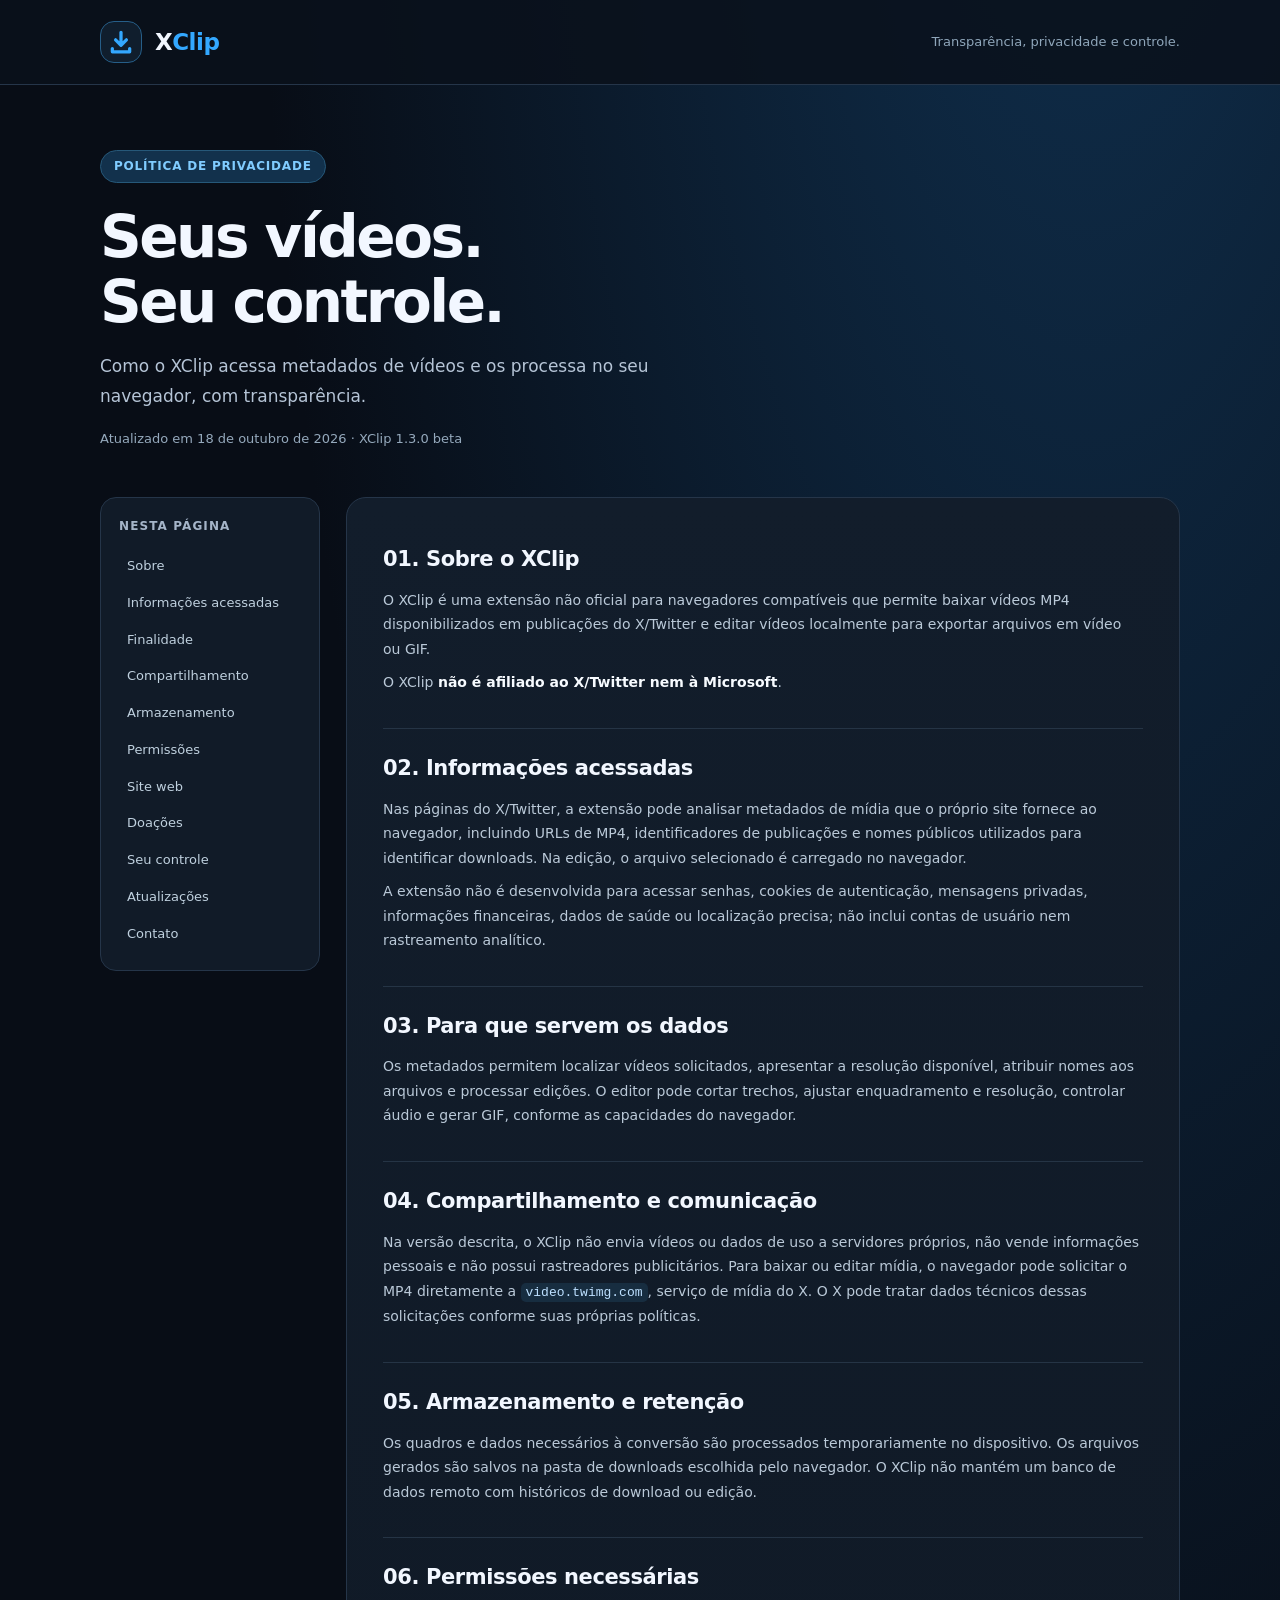
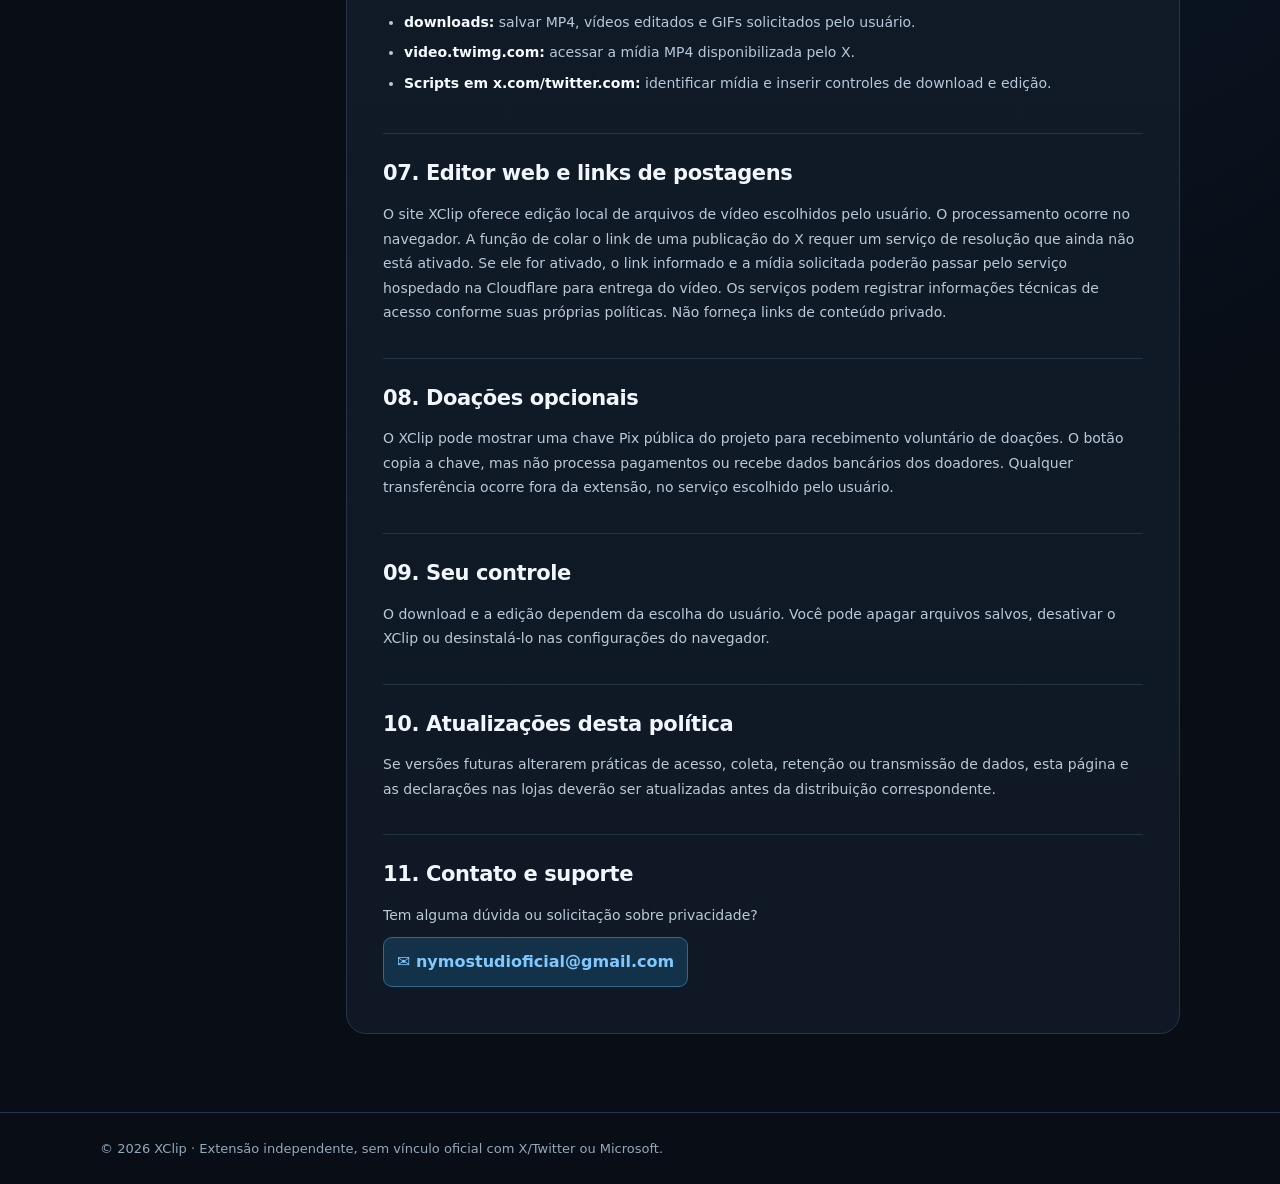
==== privacy.html @ 05cc744c "Deploy XClip Web Studio 1.3 privacy.html" ====
<!doctype html>
<html lang="pt-BR">
<head>
  <meta charset="utf-8" />
  <meta name="viewport" content="width=device-width, initial-scale=1" />
  <meta name="color-scheme" content="dark" />
  <meta name="description" content="Política de Privacidade do XClip: saiba como a extensão acessa e processa vídeos do X/Twitter localmente." />
  <title>Privacidade · XClip</title>
  <style>
    :root { color-scheme:dark; --bg:#080d16; --panel:#121c2a; --line:#253549; --muted:#95a9bc; --blue:#33a8ff; --white:#f2f7ff; }
    * { box-sizing:border-box; }
    html { scroll-behavior:smooth; }
    body { background:radial-gradient(ellipse at 85% -20%,#103252 0%,transparent 55%),var(--bg); color:var(--white); font-family:system-ui,-apple-system,"Segoe UI",Roboto,sans-serif; margin:0; line-height:1.75; }
    .wrap { width:min(1080px,calc(100% - 40px)); margin:0 auto; }
    header { border-bottom:1px solid var(--line); background:#0a111bdc; padding:21px 0; }
    .brand { display:inline-flex;align-items:center;gap:13px;text-decoration:none;color:var(--white);font-weight:800;font-size:23px;letter-spacing:-.5px; }
    .logo { border-radius:14px;width:42px;height:42px;display:grid;place-items:center;background:#101e2d;border:1px solid #265e88; }
    .logo svg { width:26px;height:26px;stroke:var(--blue);stroke-width:3;fill:none;stroke-linecap:round;stroke-linejoin:round; }
    .brand strong { color:var(--blue); }
    .brand-note { margin-left:auto;color:#8fa6ba;font-size:13px; }
    header .wrap { display:flex;align-items:center;gap:15px; }
    .hero { padding:65px 0 36px; }
    .pill { color:#80ccff;background:#12314c;border:1px solid #265879;display:inline-block;padding:5px 13px;border-radius:30px;font-size:12px;font-weight:750;letter-spacing:.8px; }
    h1 { font-size:clamp(35px,6vw,58px);line-height:1.12;letter-spacing:-2.5px;margin:22px 0 17px; }
    .lede { color:#b5c4d6;font-size:17px;max-width:650px;margin:0 0 17px; }
    .meta {color:var(--muted);font-size:13px}
    .layout { display:grid;grid-template-columns:220px minmax(0,1fr); gap:26px; padding:10px 0 78px; align-items:start; }
    nav { position:sticky;top:24px; border:1px solid var(--line);background:#111b28;padding:18px;border-radius:16px; }
    nav h2 {font-size:12px;letter-spacing:1.1px;text-transform:uppercase;color:#a5b5c9;margin:0 0 11px;}
    nav a {display:block;color:#bfd0de;font-size:13px;text-decoration:none;padding:7px 8px;border-radius:7px;}
    nav a:hover,nav a:focus-visible {background:#193449;color:#fff;}
    article { border:1px solid var(--line);background:linear-gradient(180deg,#121d2b,#0f1824);border-radius:20px;padding:22px 36px;min-width:0; }
    section { border-bottom:1px solid #253445;padding:21px 0 24px; }
    section:last-child {border:0;}
    section h2 {font-size:21px;letter-spacing:-.4px;margin:0 0 10px;scroll-margin-top:25px;}
    p {margin:9px 0;color:#bac9d8;font-size:14px;}
    strong {color:#f7fbff;}
    a { color:#80c9ff; }
    ul {padding-left:21px;color:#b7c8d9;font-size:14px;}
    li {margin:6px 0;}
    code {font-size:13px;color:#bde0ff;background:#172d40;padding:2px 5px;border-radius:5px;}
    footer { border-top:1px solid var(--line);padding:25px 0;color:var(--muted);font-size:13px;}
    .contact {display:inline-block;border:1px solid #326a8e;background:#14314a;border-radius:9px;padding:10px 13px;text-decoration:none;font-weight:700;}
    @media(max-width:780px){.layout{grid-template-columns:1fr;gap:15px;}nav{position:static;}nav a{display:inline-block;}.hero{padding:42px 0 22px;}article{padding:8px 22px;}header .brand-note{display:none}}
  </style>
</head>
<body>
<header><div class="wrap"><a class="brand" href="./" aria-label="XClip — início"><span class="logo"><svg viewBox="0 0 24 24" aria-hidden="true"><path d="M12 3v12m-5-5 5 5 5-5M4 18v3h16v-3" /></svg></span><span>X<strong>Clip</strong></span></a><span class="brand-note">Transparência, privacidade e controle.</span></div></header>
<main class="wrap" id="inicio">
 <div class="hero"><span class="pill">POLÍTICA DE PRIVACIDADE</span><h1>Seus vídeos.<br />Seu controle.</h1><p class="lede">Como o XClip acessa metadados de vídeos e os processa no seu navegador, com transparência.</p><div class="meta">Atualizado em 18 de outubro de 2026 · XClip 1.3.0 beta</div></div>
 <div class="layout">
  <nav aria-label="Navegação pela política"><h2>Nesta página</h2><a href="#sobre">Sobre</a><a href="#dados">Informações acessadas</a><a href="#uso">Finalidade</a><a href="#rede">Compartilhamento</a><a href="#retencao">Armazenamento</a><a href="#permissoes">Permissões</a><a href="#web">Site web</a><a href="#pix">Doações</a><a href="#controle">Seu controle</a><a href="#atualizacoes">Atualizações</a><a href="#contato">Contato</a></nav>
  <article>
   <section id="sobre"><h2>01. Sobre o XClip</h2><p>O XClip é uma extensão não oficial para navegadores compatíveis que permite baixar vídeos MP4 disponibilizados em publicações do X/Twitter e editar vídeos localmente para exportar arquivos em vídeo ou GIF.</p><p>O XClip <strong>não é afiliado ao X/Twitter nem à Microsoft</strong>.</p></section>
   <section id="dados"><h2>02. Informações acessadas</h2><p>Nas páginas do X/Twitter, a extensão pode analisar metadados de mídia que o próprio site fornece ao navegador, incluindo URLs de MP4, identificadores de publicações e nomes públicos utilizados para identificar downloads. Na edição, o arquivo selecionado é carregado no navegador.</p><p>A extensão não é desenvolvida para acessar senhas, cookies de autenticação, mensagens privadas, informações financeiras, dados de saúde ou localização precisa; não inclui contas de usuário nem rastreamento analítico.</p></section>
   <section id="uso"><h2>03. Para que servem os dados</h2><p>Os metadados permitem localizar vídeos solicitados, apresentar a resolução disponível, atribuir nomes aos arquivos e processar edições. O editor pode cortar trechos, ajustar enquadramento e resolução, controlar áudio e gerar GIF, conforme as capacidades do navegador.</p></section>
   <section id="rede"><h2>04. Compartilhamento e comunicação</h2><p>Na versão descrita, o XClip não envia vídeos ou dados de uso a servidores próprios, não vende informações pessoais e não possui rastreadores publicitários. Para baixar ou editar mídia, o navegador pode solicitar o MP4 diretamente a <code>video.twimg.com</code>, serviço de mídia do X. O X pode tratar dados técnicos dessas solicitações conforme suas próprias políticas.</p></section>
   <section id="retencao"><h2>05. Armazenamento e retenção</h2><p>Os quadros e dados necessários à conversão são processados temporariamente no dispositivo. Os arquivos gerados são salvos na pasta de downloads escolhida pelo navegador. O XClip não mantém um banco de dados remoto com históricos de download ou edição.</p></section>
   <section id="permissoes"><h2>06. Permissões necessárias</h2><ul><li><strong>downloads:</strong> salvar MP4, vídeos editados e GIFs solicitados pelo usuário.</li><li><strong>video.twimg.com:</strong> acessar a mídia MP4 disponibilizada pelo X.</li><li><strong>Scripts em x.com/twitter.com:</strong> identificar mídia e inserir controles de download e edição.</li></ul></section>
   <section id="web"><h2>07. Editor web e links de postagens</h2><p>O site XClip oferece edição local de arquivos de vídeo escolhidos pelo usuário. O processamento ocorre no navegador. A função de colar o link de uma publicação do X requer um serviço de resolução que ainda não está ativado. Se ele for ativado, o link informado e a mídia solicitada poderão passar pelo serviço hospedado na Cloudflare para entrega do vídeo. Os serviços podem registrar informações técnicas de acesso conforme suas próprias políticas. Não forneça links de conteúdo privado.</p></section>
   <section id="pix"><h2>08. Doações opcionais</h2><p>O XClip pode mostrar uma chave Pix pública do projeto para recebimento voluntário de doações. O botão copia a chave, mas não processa pagamentos ou recebe dados bancários dos doadores. Qualquer transferência ocorre fora da extensão, no serviço escolhido pelo usuário.</p></section>
   <section id="controle"><h2>09. Seu controle</h2><p>O download e a edição dependem da escolha do usuário. Você pode apagar arquivos salvos, desativar o XClip ou desinstalá-lo nas configurações do navegador.</p></section>
   <section id="atualizacoes"><h2>10. Atualizações desta política</h2><p>Se versões futuras alterarem práticas de acesso, coleta, retenção ou transmissão de dados, esta página e as declarações nas lojas deverão ser atualizadas antes da distribuição correspondente.</p></section>
   <section id="contato"><h2>11. Contato e suporte</h2><p>Tem alguma dúvida ou solicitação sobre privacidade?</p><a class="contact" href="mailto:nymostudioficial@gmail.com">✉ nymostudioficial@gmail.com</a></section>
  </article>
 </div>
</main><footer><div class="wrap">© 2026 XClip · Extensão independente, sem vínculo oficial com X/Twitter ou Microsoft.</div></footer>
</body>
</html>
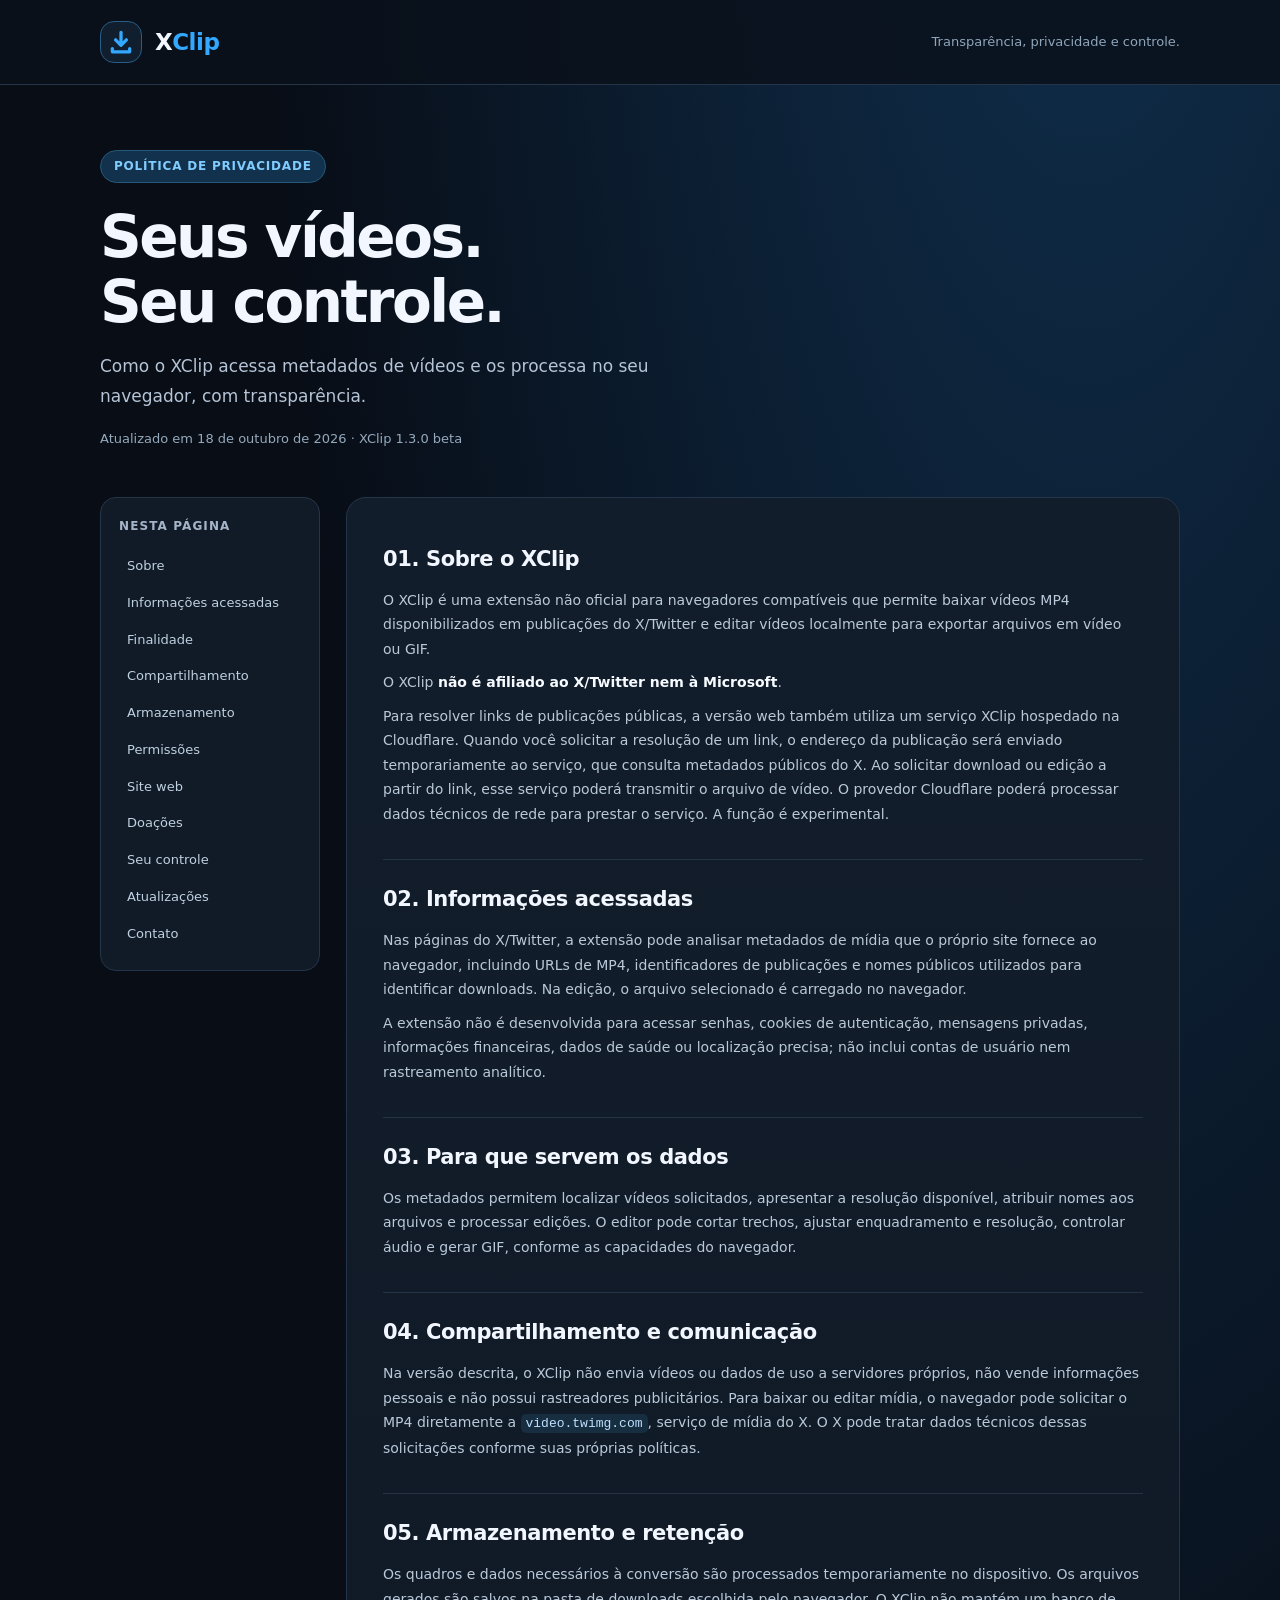
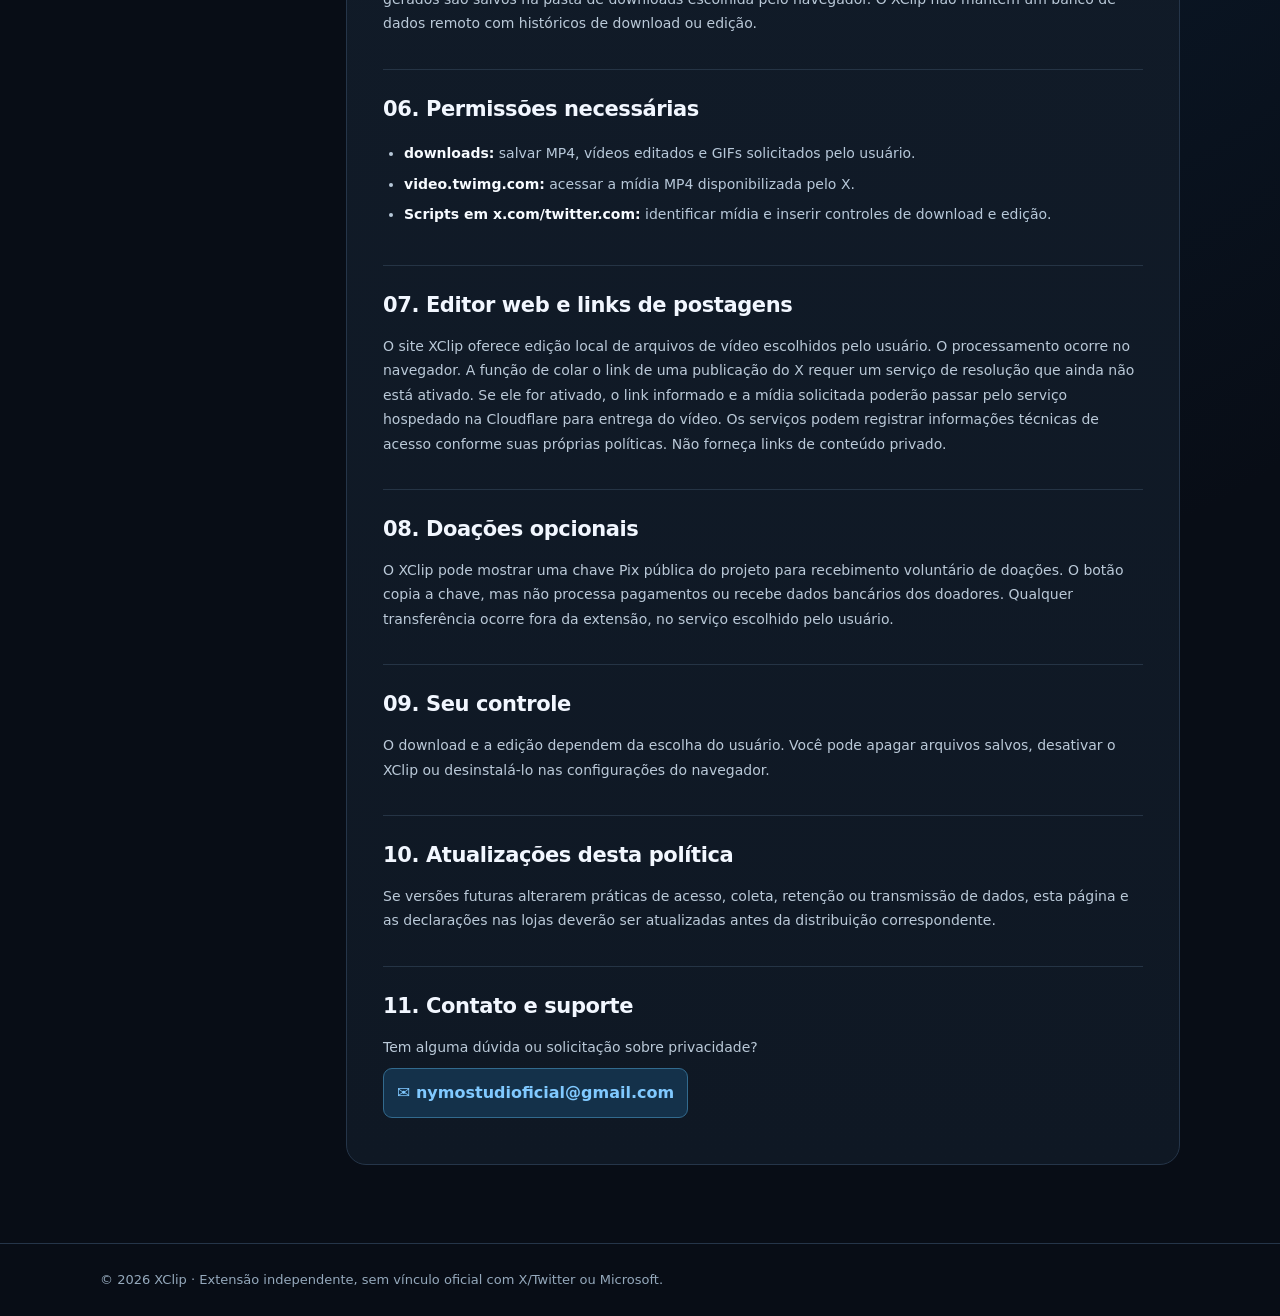
==== commit c43cb6d6: "Privacy: disclose Cloudflare beta processing of public post URLs" ====
--- a/privacy.html
+++ b/privacy.html
@@ -51,7 +51,7 @@
  <div class="layout">
   <nav aria-label="Navegação pela política"><h2>Nesta página</h2><a href="#sobre">Sobre</a><a href="#dados">Informações acessadas</a><a href="#uso">Finalidade</a><a href="#rede">Compartilhamento</a><a href="#retencao">Armazenamento</a><a href="#permissoes">Permissões</a><a href="#web">Site web</a><a href="#pix">Doações</a><a href="#controle">Seu controle</a><a href="#atualizacoes">Atualizações</a><a href="#contato">Contato</a></nav>
   <article>
-   <section id="sobre"><h2>01. Sobre o XClip</h2><p>O XClip é uma extensão não oficial para navegadores compatíveis que permite baixar vídeos MP4 disponibilizados em publicações do X/Twitter e editar vídeos localmente para exportar arquivos em vídeo ou GIF.</p><p>O XClip <strong>não é afiliado ao X/Twitter nem à Microsoft</strong>.</p></section>
+   <section id="sobre"><h2>01. Sobre o XClip</h2><p>O XClip é uma extensão não oficial para navegadores compatíveis que permite baixar vídeos MP4 disponibilizados em publicações do X/Twitter e editar vídeos localmente para exportar arquivos em vídeo ou GIF.</p><p>O XClip <strong>não é afiliado ao X/Twitter nem à Microsoft</strong>.</p><p>Para resolver links de publicações públicas, a versão web também utiliza um serviço XClip hospedado na Cloudflare. Quando você solicitar a resolução de um link, o endereço da publicação será enviado temporariamente ao serviço, que consulta metadados públicos do X. Ao solicitar download ou edição a partir do link, esse serviço poderá transmitir o arquivo de vídeo. O provedor Cloudflare poderá processar dados técnicos de rede para prestar o serviço. A função é experimental.</p></section>
    <section id="dados"><h2>02. Informações acessadas</h2><p>Nas páginas do X/Twitter, a extensão pode analisar metadados de mídia que o próprio site fornece ao navegador, incluindo URLs de MP4, identificadores de publicações e nomes públicos utilizados para identificar downloads. Na edição, o arquivo selecionado é carregado no navegador.</p><p>A extensão não é desenvolvida para acessar senhas, cookies de autenticação, mensagens privadas, informações financeiras, dados de saúde ou localização precisa; não inclui contas de usuário nem rastreamento analítico.</p></section>
    <section id="uso"><h2>03. Para que servem os dados</h2><p>Os metadados permitem localizar vídeos solicitados, apresentar a resolução disponível, atribuir nomes aos arquivos e processar edições. O editor pode cortar trechos, ajustar enquadramento e resolução, controlar áudio e gerar GIF, conforme as capacidades do navegador.</p></section>
    <section id="rede"><h2>04. Compartilhamento e comunicação</h2><p>Na versão descrita, o XClip não envia vídeos ou dados de uso a servidores próprios, não vende informações pessoais e não possui rastreadores publicitários. Para baixar ou editar mídia, o navegador pode solicitar o MP4 diretamente a <code>video.twimg.com</code>, serviço de mídia do X. O X pode tratar dados técnicos dessas solicitações conforme suas próprias políticas.</p></section>
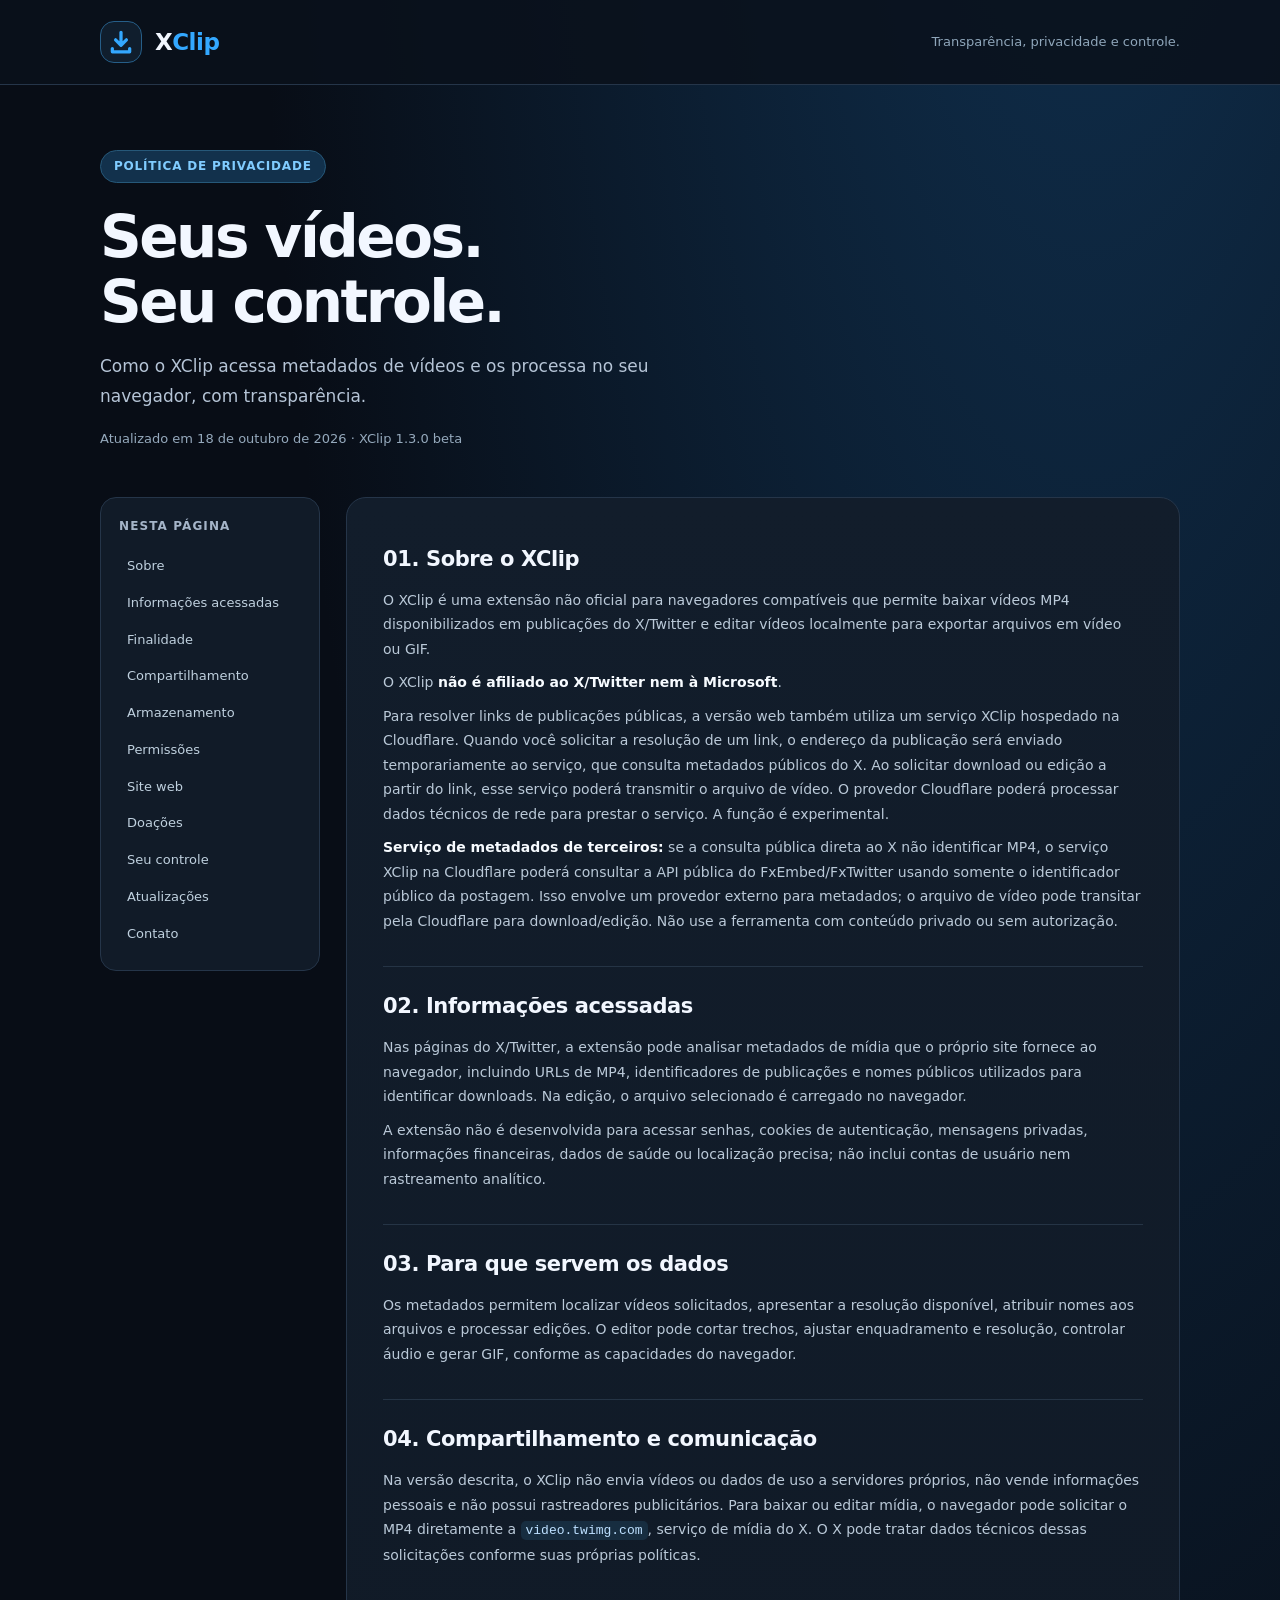
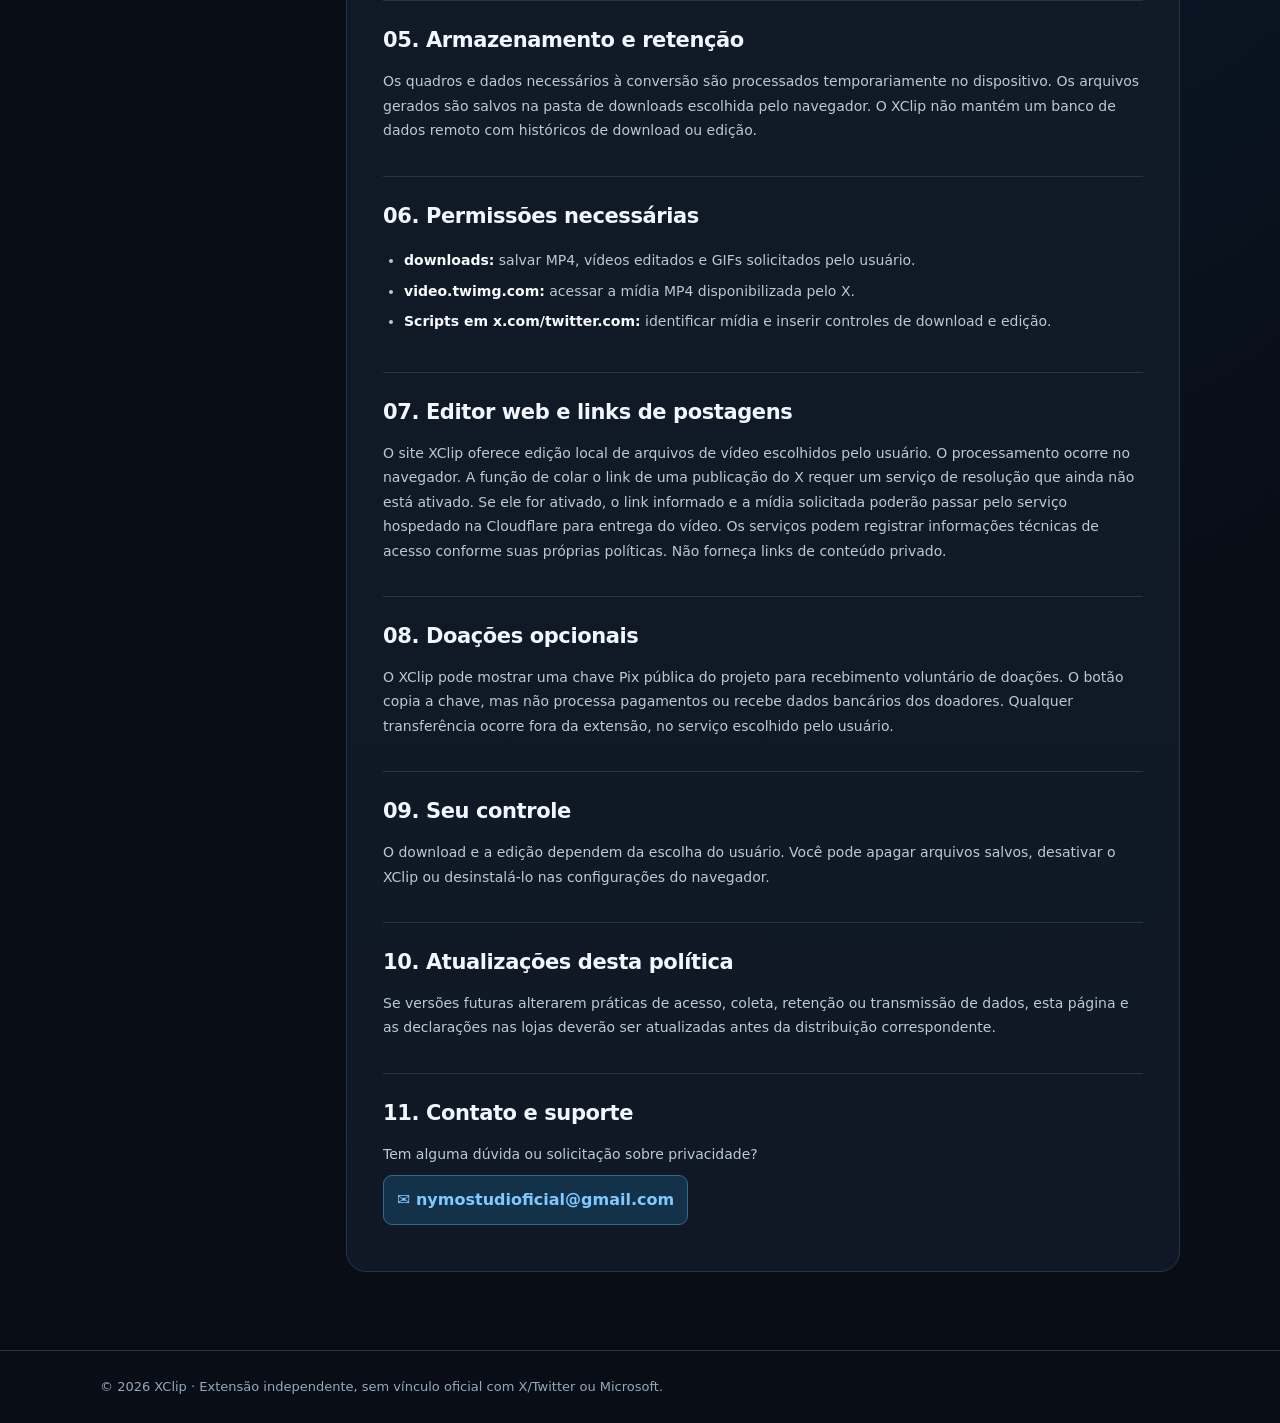
==== commit 855aa74a: "Disclose FxTwitter metadata fallback in XClip web privacy policy" ====
--- a/privacy.html
+++ b/privacy.html
@@ -51,7 +51,7 @@
  <div class="layout">
   <nav aria-label="Navegação pela política"><h2>Nesta página</h2><a href="#sobre">Sobre</a><a href="#dados">Informações acessadas</a><a href="#uso">Finalidade</a><a href="#rede">Compartilhamento</a><a href="#retencao">Armazenamento</a><a href="#permissoes">Permissões</a><a href="#web">Site web</a><a href="#pix">Doações</a><a href="#controle">Seu controle</a><a href="#atualizacoes">Atualizações</a><a href="#contato">Contato</a></nav>
   <article>
-   <section id="sobre"><h2>01. Sobre o XClip</h2><p>O XClip é uma extensão não oficial para navegadores compatíveis que permite baixar vídeos MP4 disponibilizados em publicações do X/Twitter e editar vídeos localmente para exportar arquivos em vídeo ou GIF.</p><p>O XClip <strong>não é afiliado ao X/Twitter nem à Microsoft</strong>.</p><p>Para resolver links de publicações públicas, a versão web também utiliza um serviço XClip hospedado na Cloudflare. Quando você solicitar a resolução de um link, o endereço da publicação será enviado temporariamente ao serviço, que consulta metadados públicos do X. Ao solicitar download ou edição a partir do link, esse serviço poderá transmitir o arquivo de vídeo. O provedor Cloudflare poderá processar dados técnicos de rede para prestar o serviço. A função é experimental.</p></section>
+   <section id="sobre"><h2>01. Sobre o XClip</h2><p>O XClip é uma extensão não oficial para navegadores compatíveis que permite baixar vídeos MP4 disponibilizados em publicações do X/Twitter e editar vídeos localmente para exportar arquivos em vídeo ou GIF.</p><p>O XClip <strong>não é afiliado ao X/Twitter nem à Microsoft</strong>.</p><p>Para resolver links de publicações públicas, a versão web também utiliza um serviço XClip hospedado na Cloudflare. Quando você solicitar a resolução de um link, o endereço da publicação será enviado temporariamente ao serviço, que consulta metadados públicos do X. Ao solicitar download ou edição a partir do link, esse serviço poderá transmitir o arquivo de vídeo. O provedor Cloudflare poderá processar dados técnicos de rede para prestar o serviço. A função é experimental.</p><p><strong>Serviço de metadados de terceiros:</strong> se a consulta pública direta ao X não identificar MP4, o serviço XClip na Cloudflare poderá consultar a API pública do FxEmbed/FxTwitter usando somente o identificador público da postagem. Isso envolve um provedor externo para metadados; o arquivo de vídeo pode transitar pela Cloudflare para download/edição. Não use a ferramenta com conteúdo privado ou sem autorização.</p></section>
    <section id="dados"><h2>02. Informações acessadas</h2><p>Nas páginas do X/Twitter, a extensão pode analisar metadados de mídia que o próprio site fornece ao navegador, incluindo URLs de MP4, identificadores de publicações e nomes públicos utilizados para identificar downloads. Na edição, o arquivo selecionado é carregado no navegador.</p><p>A extensão não é desenvolvida para acessar senhas, cookies de autenticação, mensagens privadas, informações financeiras, dados de saúde ou localização precisa; não inclui contas de usuário nem rastreamento analítico.</p></section>
    <section id="uso"><h2>03. Para que servem os dados</h2><p>Os metadados permitem localizar vídeos solicitados, apresentar a resolução disponível, atribuir nomes aos arquivos e processar edições. O editor pode cortar trechos, ajustar enquadramento e resolução, controlar áudio e gerar GIF, conforme as capacidades do navegador.</p></section>
    <section id="rede"><h2>04. Compartilhamento e comunicação</h2><p>Na versão descrita, o XClip não envia vídeos ou dados de uso a servidores próprios, não vende informações pessoais e não possui rastreadores publicitários. Para baixar ou editar mídia, o navegador pode solicitar o MP4 diretamente a <code>video.twimg.com</code>, serviço de mídia do X. O X pode tratar dados técnicos dessas solicitações conforme suas próprias políticas.</p></section>
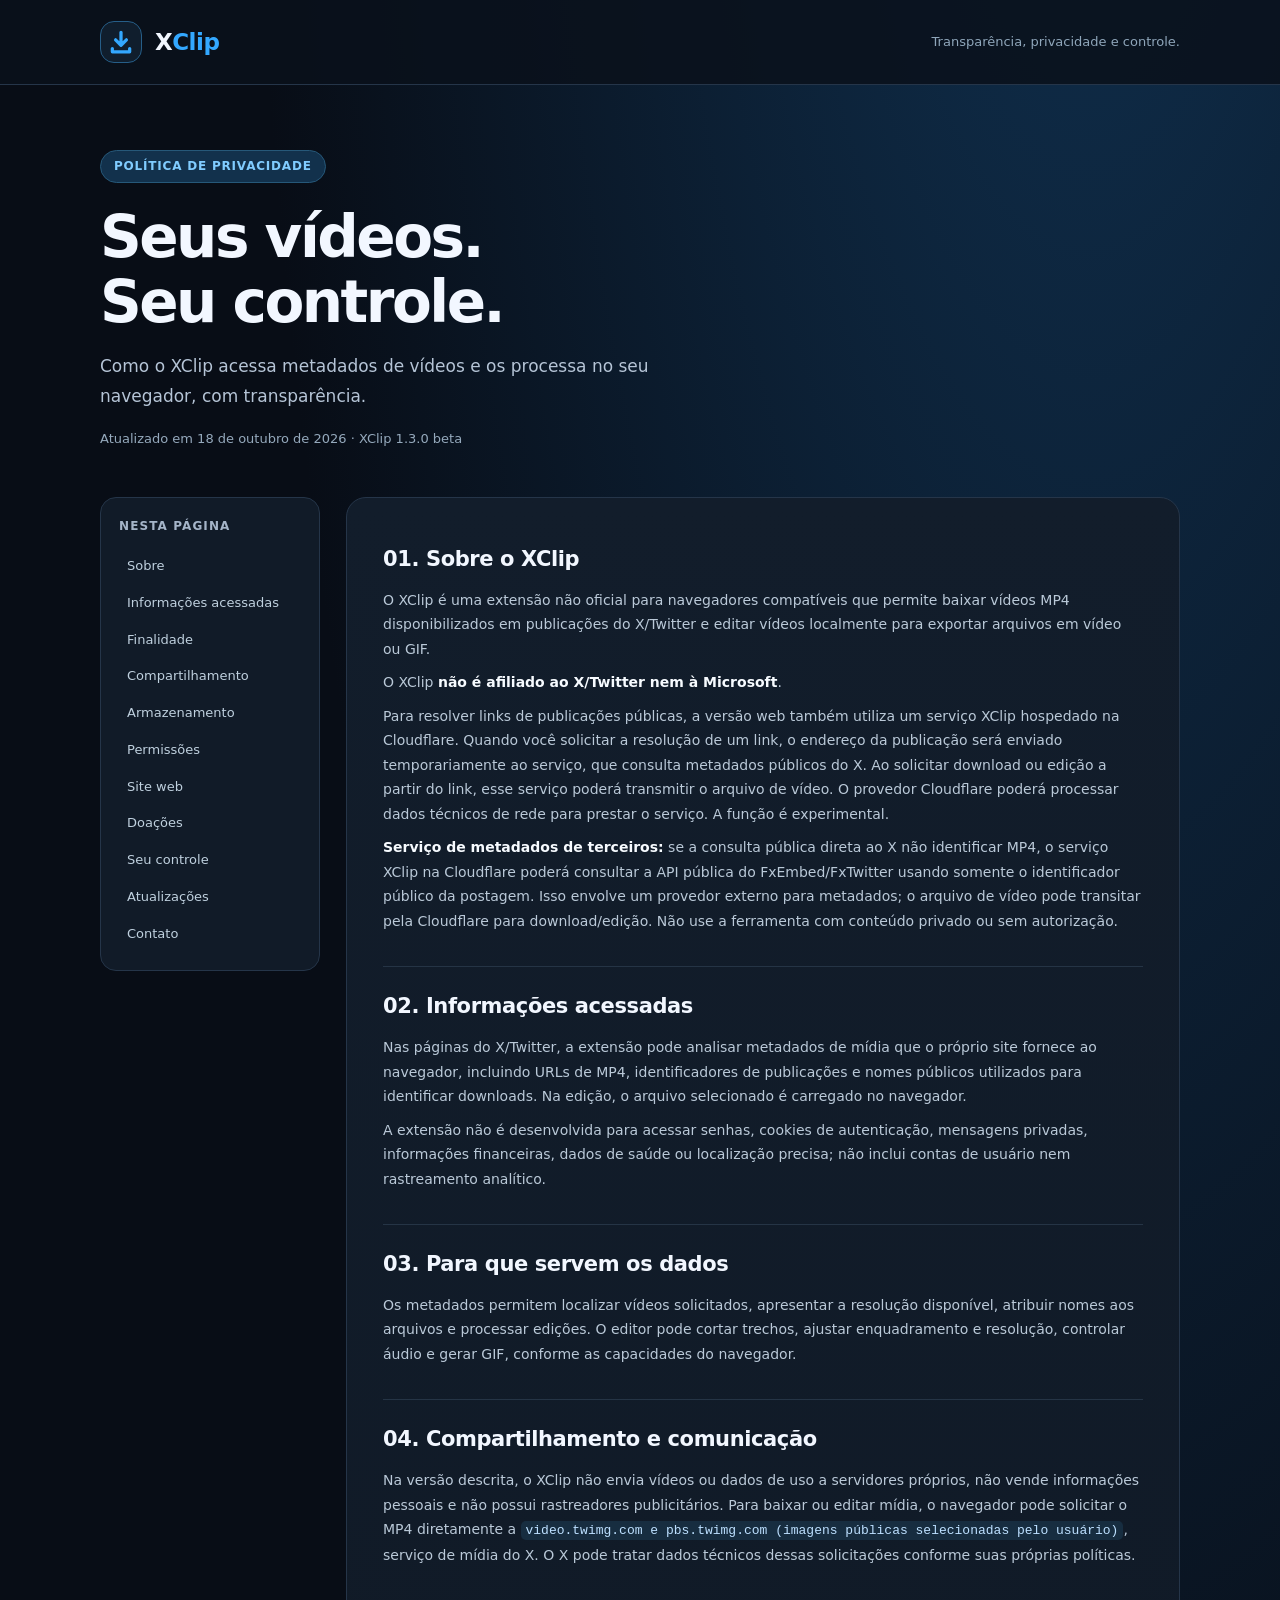
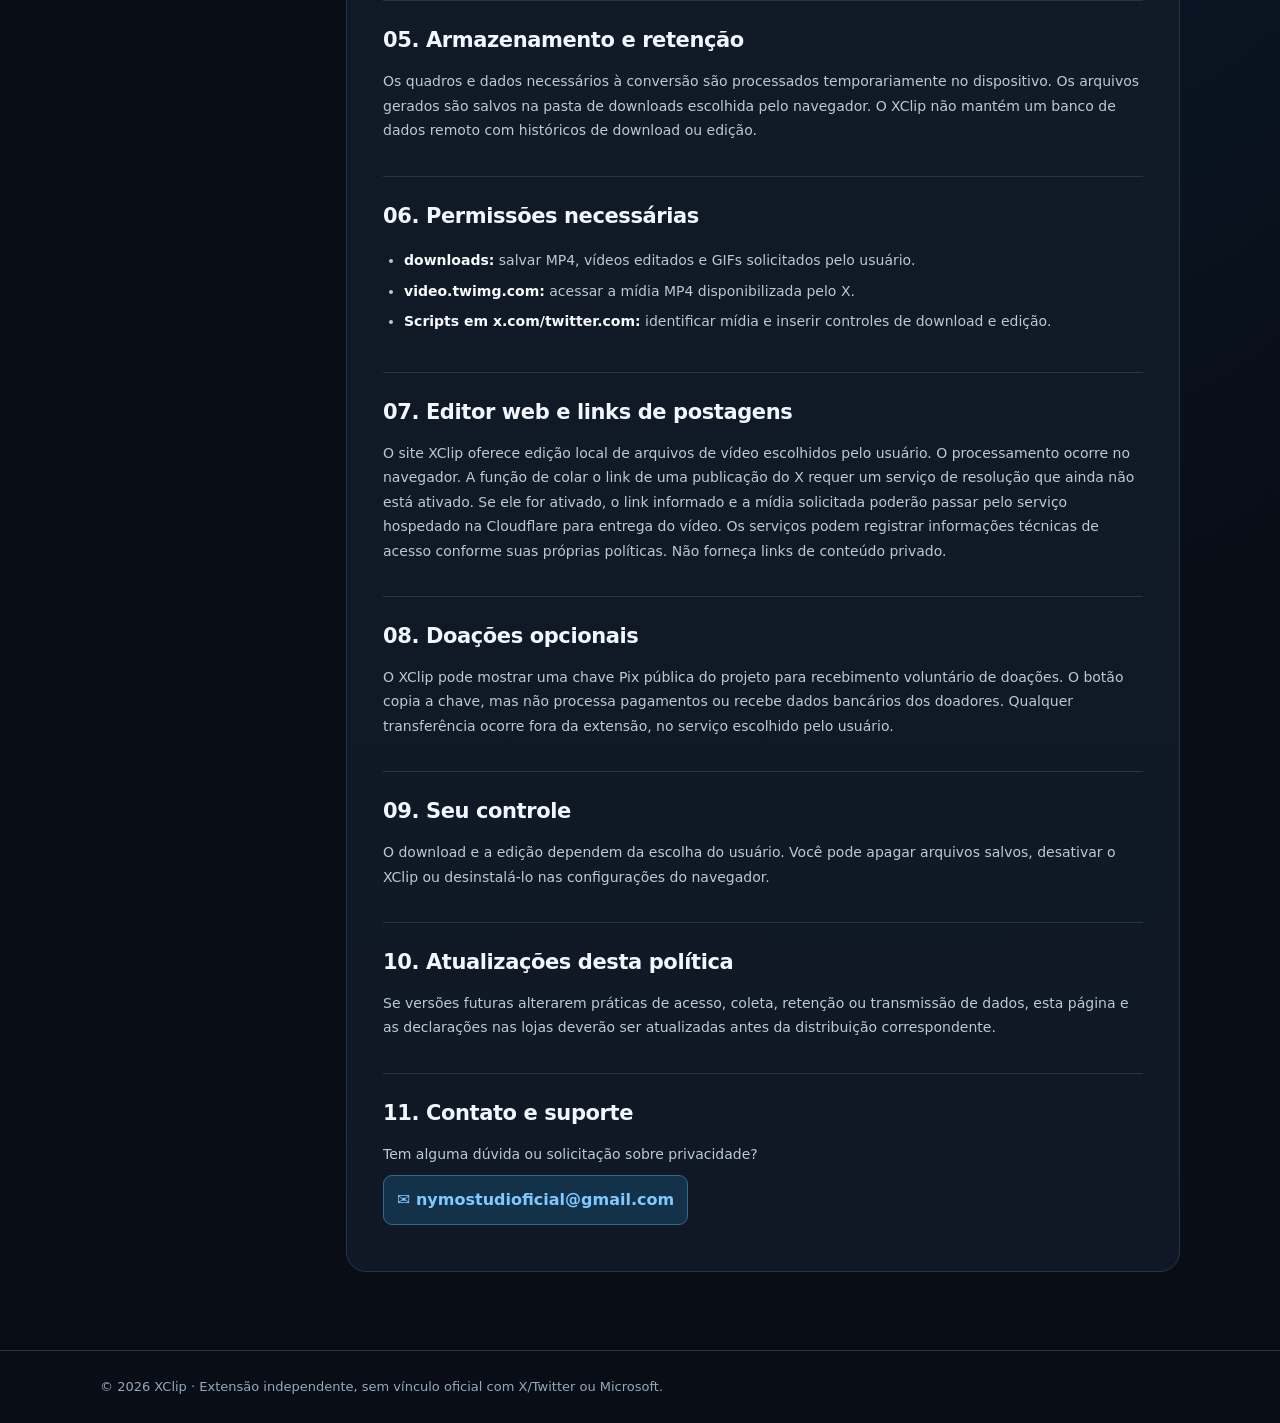
==== commit 13a99ba5: "Privacy: disclose optional X photo download host in XClip 1.5" ====
--- a/privacy.html
+++ b/privacy.html
@@ -54,7 +54,7 @@
    <section id="sobre"><h2>01. Sobre o XClip</h2><p>O XClip é uma extensão não oficial para navegadores compatíveis que permite baixar vídeos MP4 disponibilizados em publicações do X/Twitter e editar vídeos localmente para exportar arquivos em vídeo ou GIF.</p><p>O XClip <strong>não é afiliado ao X/Twitter nem à Microsoft</strong>.</p><p>Para resolver links de publicações públicas, a versão web também utiliza um serviço XClip hospedado na Cloudflare. Quando você solicitar a resolução de um link, o endereço da publicação será enviado temporariamente ao serviço, que consulta metadados públicos do X. Ao solicitar download ou edição a partir do link, esse serviço poderá transmitir o arquivo de vídeo. O provedor Cloudflare poderá processar dados técnicos de rede para prestar o serviço. A função é experimental.</p><p><strong>Serviço de metadados de terceiros:</strong> se a consulta pública direta ao X não identificar MP4, o serviço XClip na Cloudflare poderá consultar a API pública do FxEmbed/FxTwitter usando somente o identificador público da postagem. Isso envolve um provedor externo para metadados; o arquivo de vídeo pode transitar pela Cloudflare para download/edição. Não use a ferramenta com conteúdo privado ou sem autorização.</p></section>
    <section id="dados"><h2>02. Informações acessadas</h2><p>Nas páginas do X/Twitter, a extensão pode analisar metadados de mídia que o próprio site fornece ao navegador, incluindo URLs de MP4, identificadores de publicações e nomes públicos utilizados para identificar downloads. Na edição, o arquivo selecionado é carregado no navegador.</p><p>A extensão não é desenvolvida para acessar senhas, cookies de autenticação, mensagens privadas, informações financeiras, dados de saúde ou localização precisa; não inclui contas de usuário nem rastreamento analítico.</p></section>
    <section id="uso"><h2>03. Para que servem os dados</h2><p>Os metadados permitem localizar vídeos solicitados, apresentar a resolução disponível, atribuir nomes aos arquivos e processar edições. O editor pode cortar trechos, ajustar enquadramento e resolução, controlar áudio e gerar GIF, conforme as capacidades do navegador.</p></section>
-   <section id="rede"><h2>04. Compartilhamento e comunicação</h2><p>Na versão descrita, o XClip não envia vídeos ou dados de uso a servidores próprios, não vende informações pessoais e não possui rastreadores publicitários. Para baixar ou editar mídia, o navegador pode solicitar o MP4 diretamente a <code>video.twimg.com</code>, serviço de mídia do X. O X pode tratar dados técnicos dessas solicitações conforme suas próprias políticas.</p></section>
+   <section id="rede"><h2>04. Compartilhamento e comunicação</h2><p>Na versão descrita, o XClip não envia vídeos ou dados de uso a servidores próprios, não vende informações pessoais e não possui rastreadores publicitários. Para baixar ou editar mídia, o navegador pode solicitar o MP4 diretamente a <code>video.twimg.com e pbs.twimg.com (imagens públicas selecionadas pelo usuário)</code>, serviço de mídia do X. O X pode tratar dados técnicos dessas solicitações conforme suas próprias políticas.</p></section>
    <section id="retencao"><h2>05. Armazenamento e retenção</h2><p>Os quadros e dados necessários à conversão são processados temporariamente no dispositivo. Os arquivos gerados são salvos na pasta de downloads escolhida pelo navegador. O XClip não mantém um banco de dados remoto com históricos de download ou edição.</p></section>
    <section id="permissoes"><h2>06. Permissões necessárias</h2><ul><li><strong>downloads:</strong> salvar MP4, vídeos editados e GIFs solicitados pelo usuário.</li><li><strong>video.twimg.com:</strong> acessar a mídia MP4 disponibilizada pelo X.</li><li><strong>Scripts em x.com/twitter.com:</strong> identificar mídia e inserir controles de download e edição.</li></ul></section>
    <section id="web"><h2>07. Editor web e links de postagens</h2><p>O site XClip oferece edição local de arquivos de vídeo escolhidos pelo usuário. O processamento ocorre no navegador. A função de colar o link de uma publicação do X requer um serviço de resolução que ainda não está ativado. Se ele for ativado, o link informado e a mídia solicitada poderão passar pelo serviço hospedado na Cloudflare para entrega do vídeo. Os serviços podem registrar informações técnicas de acesso conforme suas próprias políticas. Não forneça links de conteúdo privado.</p></section>
